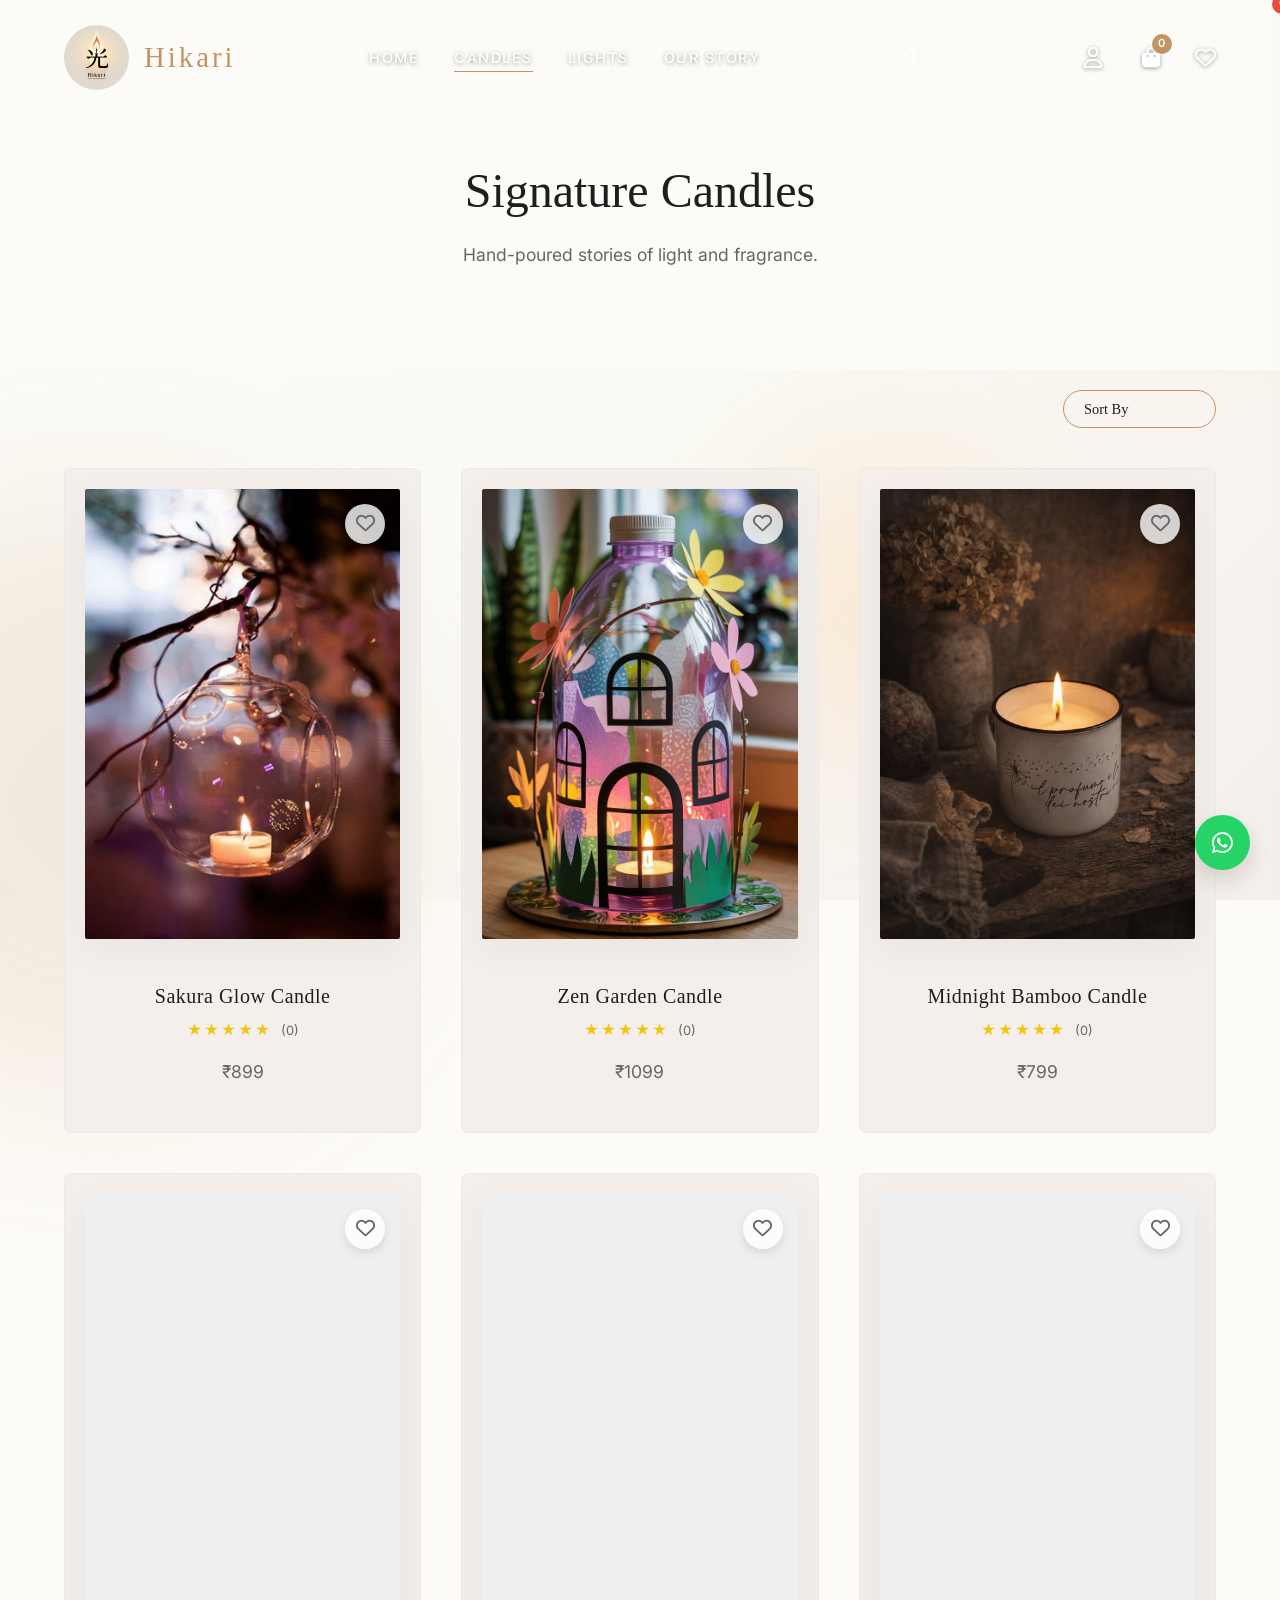
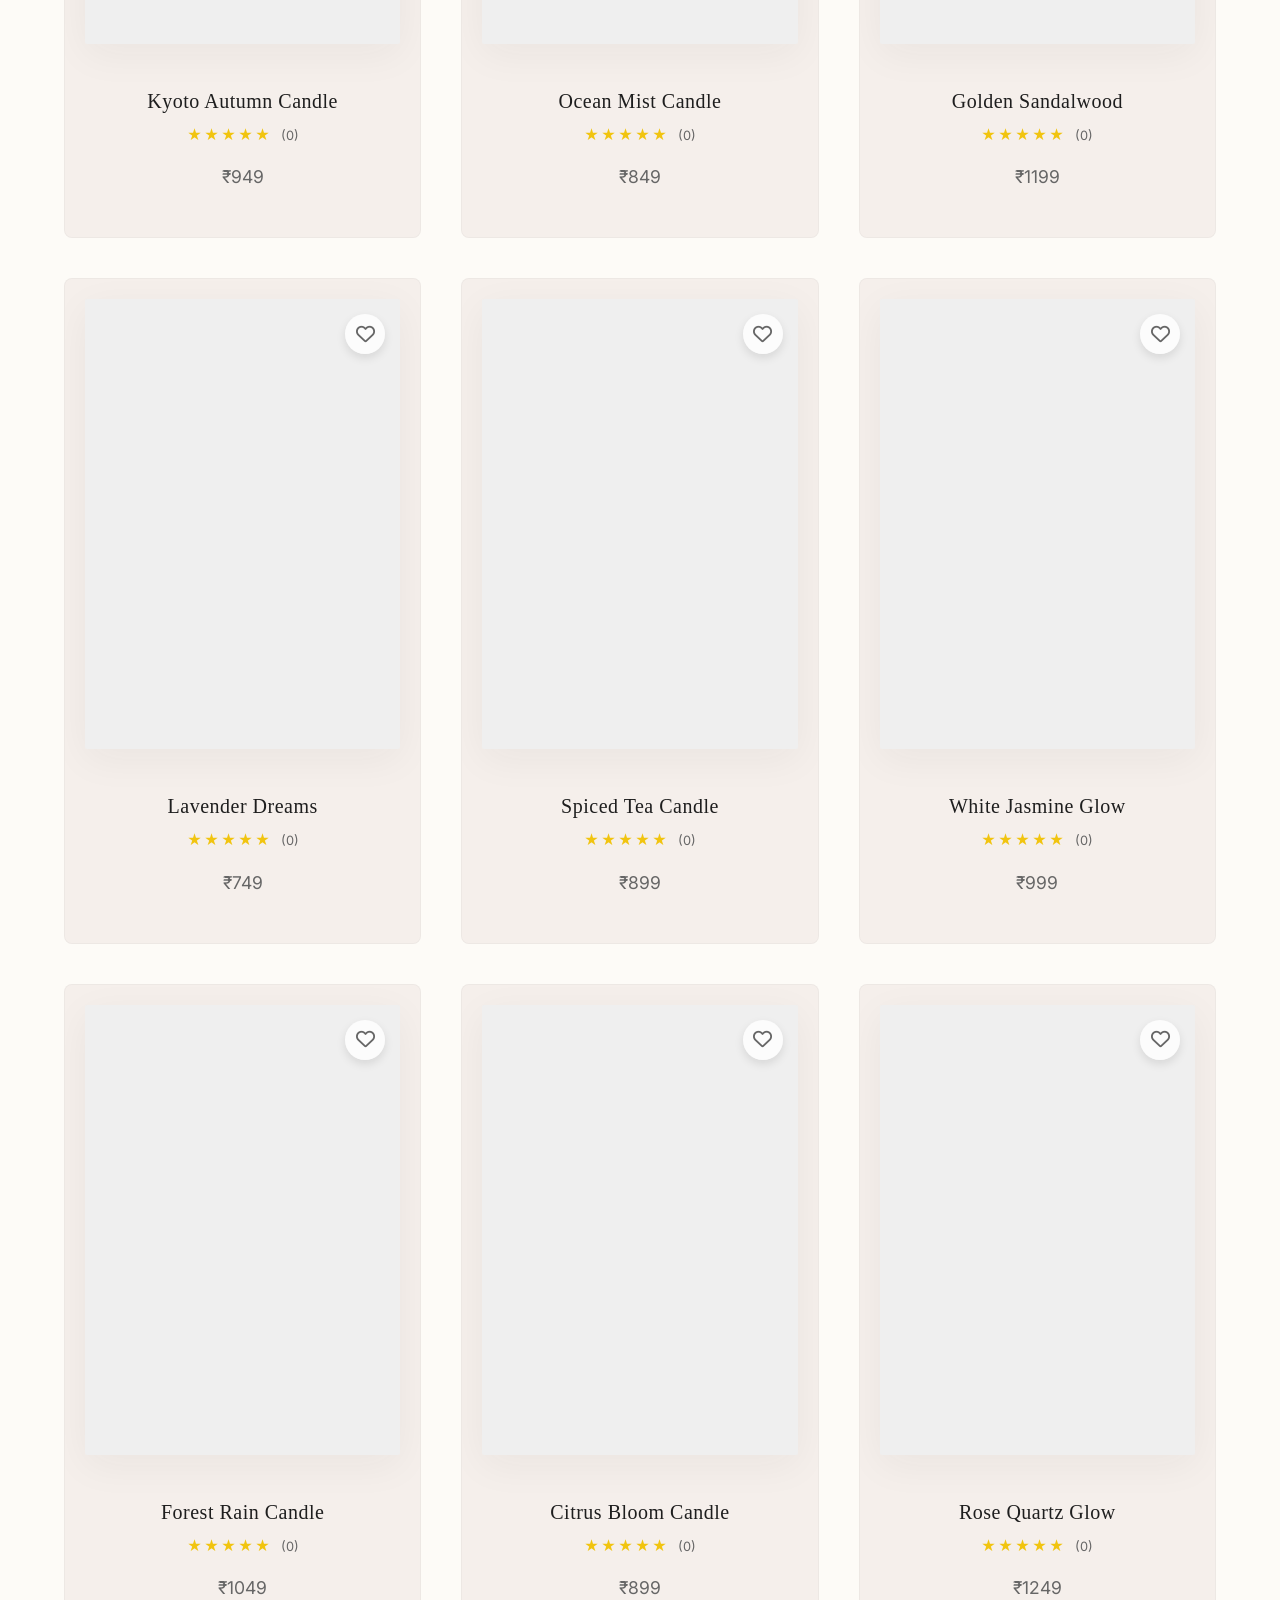
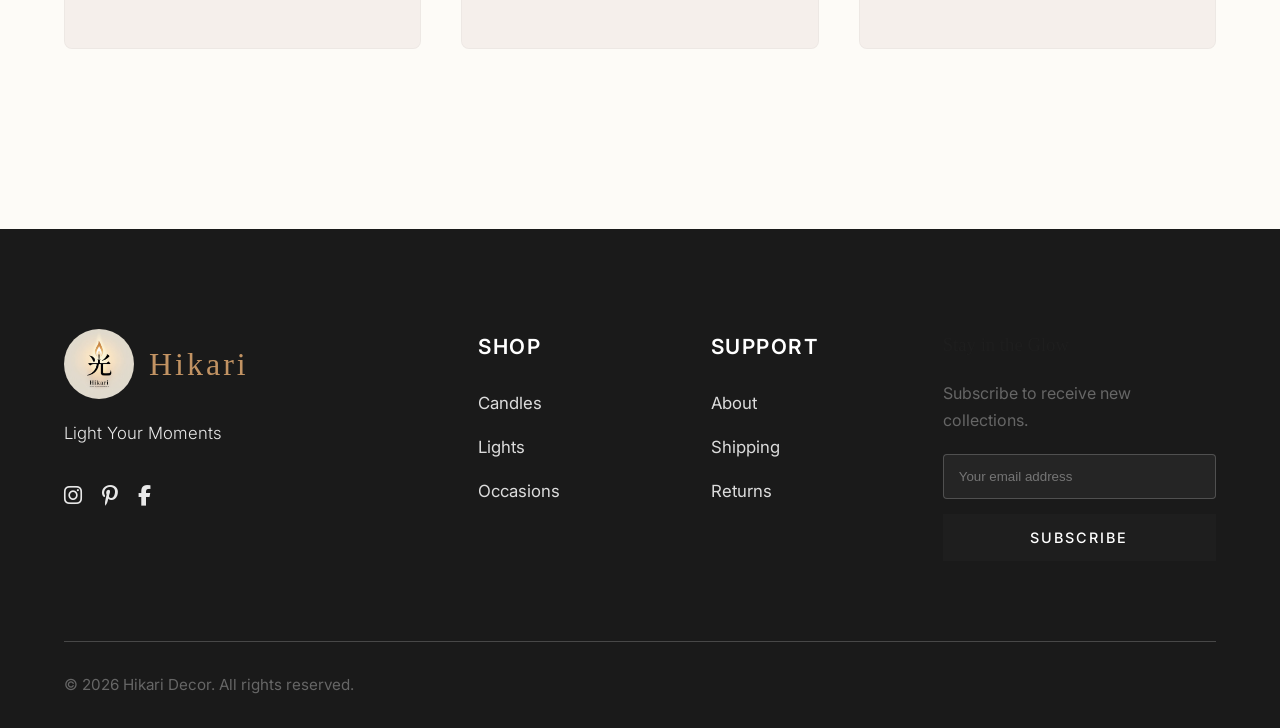
==== candles.html @ 7cdcd820 "db connection process is going..." ====
<!DOCTYPE html>
<html lang="en">
<head>
    <meta charset="UTF-8">
    <meta name="viewport" content="width=device-width, initial-scale=1.0">
    <title>Signature Candles | Hikari – Light Your Moments</title>
    <!-- Fonts -->
    <link rel="preconnect" href="https://fonts.googleapis.com">
    <link rel="preconnect" href="https://fonts.gstatic.com" crossorigin>
    <link href="https://fonts.googleapis.com/css2?family=Cinzel:wght@400;500;600;700&family=Inter:wght@300;400;500;600&display=swap" rel="stylesheet">
    <!-- Icons -->
    <link rel="icon" href="images/logo.jpeg">
    <link rel="stylesheet" href="https://cdnjs.cloudflare.com/ajax/libs/font-awesome/6.4.0/css/all.min.css">
    <!-- Styles -->
    <link rel="stylesheet" href="styles.css">
</head>

<body class="luxury-theme">

    <!-- Mini Cart Sidebar -->
    <div class="cart-overlay" id="cartOverlay"></div>
    <div class="cart-sidebar" id="cartSidebar">
        <div class="cart-header">
            <h3>Your Cart</h3>
            <button class="close-cart" id="closeCart" aria-label="Close Cart">
                <i class="fas fa-times"></i>
            </button>
        </div>
        <div class="cart-items" id="cartItemsContainer">
            <!-- Dynamically populated -->
        </div>
        <div class="cart-footer">
            <div class="cart-total">
                <span>Subtotal</span>
                <span>₹0</span>
            </div>
            <button class="btn btn-outline btn-full" id="continueShopping">Continue Shopping</button>
            <button class="btn btn-primary btn-full checkout-btn">Checkout</button>
        </div>
    </div>

    <!-- Background Effects -->
    <div class="bg-effects">
        <div class="glow-orb orb-1"></div>
        <div class="glow-orb orb-2"></div>
        <div class="glow-orb orb-3"></div>
        <div id="particles-container"></div>
    </div>

    <!-- Sticky Navigation -->
    <nav class="navbar glass-nav scrolled" id="navbar">
        <div class="container nav-content">
            <a href="index.html" class="logo" id="navLogo"
                style="display: flex; align-items: center; gap: 15px; text-decoration: none; position: relative;">
                <img src="images/logo.jpeg" alt="Hikari Logo" class="nav-logo-img">
                <span class="brand-name title-glow"
                    style="font-family: var(--font-serif); font-size: 1.8rem; font-weight: 500; color: var(--gold-highlight); letter-spacing: 3px; position: relative; z-index: 2;">Hikari</span>
            </a>
            <ul class="nav-links">
                <li><a href="index.html">Home</a></li>
                <li><a href="candles.html" class="active">Candles</a></li>
                <li><a href="lights.html">Lights</a></li>
                <li><a href="index.html#about">Our Story</a></li>
            </ul>
            <div class="nav-icons">
                <div class="search-container" style="display: inline-block; position: relative;">
                    <input type="text" id="searchInput" class="search-input" placeholder="Search..." autocomplete="off">
                    <i class="fas fa-search search-icon"></i>
                </div>
                <div class="user-menu-container" style="display: inline-block; position: relative; margin-left:15px; margin-right: 15px;">
                    <a href="#" aria-label="Account" class="user-icon" id="userIcon">
                        <i class="far fa-user"></i>
                    </a>
                    <div class="user-dropdown" id="userDropdown">
                        <ul id="loggedOutMenu">
                            <li><a href="#" id="openLogin">Login</a></li>
                            <li><a href="#" id="openRegister">Register</a></li>
                        </ul>
                        <ul id="loggedInMenu" style="display: none;">
                            <li><span id="userNameDisplay" class="dropdown-header"></span></li>
                            <li><a href="#" id="openOrders">My Orders</a></li>
                            <li id="adminLinkContainer" style="display:none;"><a href="#" id="openAdmin">Admin Panel</a></li>
                            <li><a href="#" id="logoutBtn" style="color:#d9534f;">Logout</a></li>
                        </ul>
                    </div>
                </div>
                <a href="#" aria-label="Cart" class="cart-icon" id="cartOpenBtn">
                    <i class="fas fa-shopping-bag"></i>
                    <span class="cart-count" id="cartBadge">0</span>
                </a>
                <a href="#" aria-label="Wishlist" class="wishlist-nav-icon" id="wishlistOpenBtn" style="margin-left: 10px; font-size: 1.3rem;">
                    <i class="far fa-heart"></i>
                    <span class="cart-count" id="wishlistBadge" style="background:#e74c3c;">0</span>
                </a>
                <button class="mobile-menu-btn" aria-label="Toggle Menu">
                    <i class="fas fa-bars"></i>
                </button>
            </div>
        </div>
    </nav>

    <!-- Header Section -->
    <header class="section-padding" style="padding-top: 150px; text-align: center; background: var(--bg-cream);">
        <div class="container fade-in-up">
            <h1 class="section-title">Signature Candles</h1>
            <p class="section-desc">Hand-poured stories of light and fragrance.</p>
        </div>
    </header>

    <!-- Category Filter Controls -->
    <div class="container" style="padding: 20px 0;">
        <div style="display: flex; justify-content: flex-end;">
            <select class="product-filter" data-target="candles-grid" style="padding: 10px 20px; border: 1px solid var(--gold-highlight); background: transparent; font-family: var(--font-serif); color: var(--text-dark); outline: none;">
                <option value="default">Sort By</option>
                <option value="price-low">Price: Low to High</option>
                <option value="price-high">Price: High to Low</option>
            </select>
        </div>
    </div>

    <!-- Product Grid -->
    <section class="products section-padding" style="padding-top: 20px;">
        <div class="container">
            <div class="product-grid columns-3" id="candles-grid">
                <!-- Dynamically loaded -->
            </div>
        </div>
    </section>

    <!-- Same Footer as Index -->
    <footer id="contact" class="footer luxury-footer" style="position: relative; overflow: hidden;">
        <div class="container footer-grid" style="position: relative; z-index: 1;">
            <div class="footer-brand">
                <a href="index.html" class="logo"
                    style="display: flex; align-items: center; gap: 15px; margin-bottom: 20px; text-decoration: none;">
                    <img src="images/logo.jpeg" alt="Hikari Logo" class="footer-logo-img" style="margin-bottom: 0;">
                    <span class="brand-name"
                        style="font-family: var(--font-serif); font-size: 2rem; font-weight: 500; color: var(--gold-highlight); letter-spacing: 3px;">
                        Hikari</span>
                </a>
                <p>Light Your Moments</p>
                <div class="social-links" style="margin-top: 25px;">
                    <a href="#" aria-label="Instagram"><i class="fab fa-instagram"></i></a>
                    <a href="#" aria-label="Pinterest"><i class="fab fa-pinterest-p"></i></a>
                    <a href="#" aria-label="Facebook"><i class="fab fa-facebook-f"></i></a>
                </div>
            </div>
            <div class="footer-links">
                <h3>Shop</h3>
                <ul>
                    <li><a href="candles.html">Candles</a></li>
                    <li><a href="lights.html">Lights</a></li>
                    <li><a href="index.html#occasions">Occasions</a></li>
                </ul>
            </div>
            <div class="footer-links">
                <h3>Support</h3>
                <ul>
                    <li><a href="index.html#about">About</a></li>
                    <li><a href="#">Shipping</a></li>
                    <li><a href="#">Returns</a></li>
                </ul>
            </div>
            <div class="footer-newsletter">
                <h3>Stay in the Glow</h3>
                <p>Subscribe to receive new collections.</p>
                <form class="newsletter-form" style="display: flex; flex-direction: column; gap: 15px; margin-top: 20px;">
                    <input type="email" placeholder="Your email address" style="padding: 14px 15px; border: 1px solid rgba(255,255,255,0.2); background: rgba(255,255,255,0.05); color: white; border-radius: 4px; outline: none;">
                    <button type="submit" class="btn btn-primary">Subscribe</button>
                </form>
            </div>
        </div>
        <div class="footer-bottom container">
            <p>&copy; 2026 Hikari Decor. All rights reserved.</p>
        </div>
    </footer>

    <!-- All Modals from Index -->
    <div class="modal-overlay" id="loginModal">
        <div class="modal-content luxury-card">
            <button class="close-modal"><i class="fas fa-times"></i></button>
            <h3 class="section-title text-center" style="font-size: 2rem;">Welcome Back</h3>
            <form id="loginForm" class="auth-form">
                <input type="email" id="loginEmail" placeholder="Email Address" required>
                <input type="password" id="loginPassword" placeholder="Password" required>
                <p id="loginError" class="error-msg"></p>
                <button type="submit" class="btn btn-primary btn-full" style="margin-top:10px;">Login</button>
                <p class="text-center" style="margin-top: 15px;">Don't have an account? <a href="#" id="switchToRegister" style="color: var(--gold-highlight);">Register</a></p>
            </form>
        </div>
    </div>
    <div class="modal-overlay" id="registerModal">
        <div class="modal-content luxury-card">
            <button class="close-modal"><i class="fas fa-times"></i></button>
            <h3 class="section-title text-center" style="font-size: 2rem;">Create Account</h3>
            <form id="registerForm" class="auth-form">
                <input type="text" id="regName" placeholder="Full Name" required>
                <input type="email" id="regEmail" placeholder="Email Address" required>
                <input type="tel" id="regPhone" placeholder="Phone Number" required>
                <textarea id="regAddress" placeholder="Delivery Address" required rows="2"></textarea>
                <input type="password" id="regPassword" placeholder="Password" required>
                <p id="regError" class="error-msg"></p>
                <button type="submit" class="btn btn-primary btn-full" style="margin-top:10px;">Register</button>
                <p class="text-center" style="margin-top: 15px;">Already have an account? <a href="#" id="switchToLogin" style="color: var(--gold-highlight);">Login</a></p>
            </form>
        </div>
    </div>
    <div class="modal-overlay" id="checkoutModal">
        <div class="modal-content luxury-card" style="max-width: 600px;">
            <button class="close-modal"><i class="fas fa-times"></i></button>
            <h3 class="section-title text-center" style="font-size: 2rem;">Checkout</h3>
            <div class="checkout-split">
                <div class="checkout-form-area">
                    <form id="checkoutForm" class="auth-form">
                        <input type="text" id="chkName" placeholder="Full Name" required>
                        <input type="tel" id="chkPhone" placeholder="Phone Number" required>
                        <textarea id="chkAddress" placeholder="Delivery Address" required rows="3"></textarea>
                        <button type="submit" class="btn btn-primary btn-full" style="margin-top:10px;">Place Order</button>
                    </form>
                </div>
                <div class="checkout-summary-area" id="checkoutSummaryArea"></div>
            </div>
        </div>
    </div>
    <div class="modal-overlay" id="adminModal">
        <div class="modal-content luxury-card" style="max-width: 800px; max-height: 80vh; overflow-y: auto;">
            <button class="close-modal"><i class="fas fa-times"></i></button>
            <h3 class="section-title text-center" style="font-size: 2rem;">Admin Dashboard</h3>
            <div class="admin-tabs">
                <button class="admin-tab active" data-tab="users">Users (<span id="adminUserCount">0</span>)</button>
                <button class="admin-tab" data-tab="orders">Orders</button>
                <button class="admin-tab" data-tab="products">Products</button>
            </div>
            <div class="admin-tab-content active" id="adminUsers"></div>
            <div class="admin-tab-content" id="adminOrders"></div>
            <div class="admin-tab-content" id="adminProducts">
                <form id="adminAddProductForm" class="auth-form" style="margin-bottom: 20px; padding-bottom: 20px; border-bottom: 1px solid rgba(0,0,0,0.1);">
                    <h4 style="margin-bottom: 10px;">Add New Product</h4>
                    <input type="text" id="addProductName" placeholder="Product Name" required>
                    <input type="number" id="addProductPrice" placeholder="Price (₹)" required>
                    <select id="addProductCategory" style="padding: 12px 15px; border: 1px solid rgba(0,0,0,0.1); background: rgba(255,255,255,0.7); outline:none; border-radius:4px; width:100%; font-family:var(--font-sans);" required>
                        <option value="candles">Candles</option>
                        <option value="lights">Lights</option>
                    </select>
                    <input type="text" id="addProductImage" placeholder="Image URL" required>
                    <button type="submit" class="btn btn-primary" style="margin-top:10px;">Add Product</button>
                </form>
                <div id="adminProductsList"></div>
            </div>
        </div>
    </div>
    <div class="modal-overlay" id="ordersModal">
        <div class="modal-content luxury-card" style="max-width: 600px; max-height: 80vh; overflow-y: auto;">
            <button class="close-modal"><i class="fas fa-times"></i></button>
            <h3 class="section-title text-center" style="font-size: 2rem;">My Orders</h3>
            <div id="userOrdersList"></div>
        </div>
    </div>
    <div class="modal-overlay" id="quickViewModal">
        <div class="modal-content luxury-card" style="max-width: 800px; padding: 0; overflow: hidden;">
            <button class="close-modal" style="z-index: 10; background: rgba(255,255,255,0.7); border-radius: 50%; width: 35px; height: 35px; display: flex; align-items: center; justify-content: center;"><i class="fas fa-times"></i></button>
            <div class="quick-view-split" style="display: grid; grid-template-columns: 1fr 1fr;">
                <div class="qv-img-side" style="height: 100%; min-height: 400px; background-size: cover; background-position: center;" id="qvImage"></div>
                <div class="qv-content-side" style="padding: 40px; display: flex; flex-direction: column; justify-content: center;">
                    <h3 class="section-title" id="qvName" style="font-size: 2rem; margin-bottom: 5px;">Product</h3>
                    <div class="product-rating" id="qvRating" style="margin-bottom: 15px;">
                        <span class="stars">★★★★★</span> <span class="rating-count">(0)</span>
                    </div>
                    <p class="product-price" id="qvPrice" style="font-size: 1.4rem; color: var(--gold-highlight); margin-bottom: 20px;">₹0</p>
                    <p id="qvDesc" style="color: var(--text-muted); line-height: 1.6; margin-bottom: 30px;">Description.</p>
                    <button class="btn btn-primary btn-full" id="qvAddToCartBtn">Add to Cart</button>
                </div>
            </div>
        </div>
    </div>
    <div class="modal-overlay" id="wishlistModal">
        <div class="modal-content luxury-card" style="max-width: 600px; max-height: 80vh; overflow-y: auto;">
            <button class="close-modal"><i class="fas fa-times"></i></button>
            <h3 class="section-title text-center" style="font-size: 2rem;">My Wishlist</h3>
            <div id="wishlistContainer" style="margin-top: 20px;"></div>
        </div>
    </div>

    <!-- Floating Widgets -->
    <div class="floating-widgets">
        <button class="floating-btn back-to-top" id="backToTop" aria-label="Back to Top">
            <i class="fas fa-chevron-up"></i>
        </button>
        <a href="https://wa.me/919999999999?text=Hello%20I%20am%20interested%20in%20Hikari%20candles" class="floating-btn whatsapp-btn" aria-label="Chat to Order"
            title="Chat to Order" target="_blank">
            <i class="fab fa-whatsapp"></i>
            <span class="tooltip">Chat to Order</span>
        </a>
    </div>

    <script src="script.js"></script>
</body>
</html>
---- styles.css ----
/* =========================================
   VARIABLES & TOKENS (LUXURY THEME)
   ========================================= */
:root {
    /* Color Theme */
    --bg-cream: #FDFBF7;
    --bg-cream-darker: #F5EFEB;
    --candle-glow: #FFA040;
    --glow-light: rgba(255, 160, 64, 0.3);
    --gold-highlight: #C29363;
    --text-dark: #1E1E1E; /* Charcoal */
    --text-muted: #666666;
    --white: #FFFFFF;

    /* Typography */
    --font-serif: 'Playfair Display', serif;
    --font-sans: 'Inter', sans-serif;

    /* Spacing & Layout */
    --section-padding: 100px 0;
    --container-width: 1280px;
    --border-radius: 6px;
    --transition: 0.4s cubic-bezier(0.25, 0.46, 0.45, 0.94);
    
    /* Box Shadows */
    --shadow-soft: 0 10px 40px rgba(30, 30, 30, 0.05);
    --shadow-hover: 0 20px 50px rgba(30, 30, 30, 0.1);
    --shadow-glow: 0 15px 35px var(--glow-light);
}

/* =========================================
   RESET & BASE STYLES
   ========================================= */
* {
    margin: 0;
    padding: 0;
    box-sizing: border-box;
}

html {
    scroll-behavior: smooth;
}

body.luxury-theme {
    font-family: var(--font-sans);
    color: var(--text-dark);
    background-color: var(--bg-cream);
    line-height: 1.7;
    overflow-x: hidden;
    position: relative;
}

/* Background Gradients & Effects */
.bg-effects {
    position: fixed;
    top: 0;
    left: 0;
    width: 100vw;
    height: 100vh;
    z-index: -2;
    pointer-events: none;
    background: linear-gradient(135deg, var(--bg-cream) 0%, #FAFAF5 50%, var(--bg-cream-darker) 100%);
}

#particles-container {
    position: absolute;
    top: 0;
    left: 0;
    width: 100%;
    height: 100%;
}

.particle {
    position: absolute;
    background-color: #ffb7c5; /* Soft sakura pink */
    opacity: 0;
    pointer-events: none;
    /* Create a petal shape using border-radius and box-shadow */
    border-radius: 15px 0 15px 0;
    box-shadow: inset -2px -2px 4px rgba(0,0,0,0.05);
    animation: fallSakura linear infinite;
    z-index: -1;
}

@keyframes fallSakura {
    0% {
        transform: translate3d(0, -10vh, 0) rotate(0deg);
        opacity: 0;
    }
    10% {
        opacity: 0.8;
    }
    90% {
        opacity: 0.8;
    }
    100% {
        transform: translate3d(var(--drift, 50px), 110vh, 0) rotate(var(--spin, 360deg));
        opacity: 0;
    }
}

/* =========================================
   GLITTER EFFECT
   ========================================= */
.glitter {
    position: absolute;
    width: 2px;
    height: 2px;
    background: var(--gold-highlight);
    border-radius: 50%;
    box-shadow: 0 0 4px var(--gold-highlight), 0 0 8px var(--white);
    opacity: 0;
    animation: sparkle infinite alternate ease-in-out;
    pointer-events: none;
    z-index: -1;
}

@keyframes sparkle {
    0% { transform: scale(0.5); opacity: 0; }
    50% { transform: scale(1.5); opacity: 0.8; }
    100% { transform: scale(0.5); opacity: 0; }
}

/* =========================================
   LOGO INTERACTIONS
   ========================================= */
.logo {
    position: relative;
    text-decoration: none;
}

.logo::before {
    content: '';
    position: absolute;
    top: 50%;
    left: 50%;
    width: 0;
    height: 0;
    background: radial-gradient(circle, rgba(200, 162, 122, 0.6) 0%, rgba(200, 162, 122, 0) 70%);
    border-radius: 50%;
    transform: translate(-50%, -50%);
    z-index: 1;
    opacity: 0;
    transition: width 0.4s ease, height 0.4s ease, opacity 0.4s ease;
    pointer-events: none;
}

.logo img {
    border-radius: 50%;
    position: relative;
    z-index: 2;
}

.logo img:hover {
    transform: scale(1.05);
}

.logo img:hover::before {
    width: 300px;
    height: 300px;
    opacity: 1;
}

.logo.ripple::after {
    content: '';
    position: absolute;
    top: 50%;
    left: 25px; /* Adjusting to center of image, not the whole flex container */
    width: 60px;
    height: 60px;
    background: transparent;
    border: 2px solid var(--gold-highlight);
    border-radius: 50%;
    transform: translate(-50%, -50%) scale(1);
    opacity: 1;
    animation: clickRipple 0.6s ease-out forwards;
    pointer-events: none;
}

@keyframes clickRipple {
    0% { transform: translate(-50%, -50%) scale(1); opacity: 0.8; }
    100% { transform: translate(-50%, -50%) scale(2.5); opacity: 0; }
}

/* =========================================
   BRAND NAME SHIMMER EFFECT
   ========================================= */
.brand-name {
    display: inline-block;
    cursor: pointer;
    transition: transform 0.3s ease, text-shadow 0.3s ease;
}

.brand-name:hover {
    transform: scale(1.05);
    text-shadow: 0 0 20px rgba(200, 162, 122, 0.8), 0 0 40px rgba(200, 162, 122, 0.4);
    /* Animated Gold Shimmer */
    background: linear-gradient(
        -45deg,
        var(--gold-highlight) 40%,
        #FFE5B4 50%,
        var(--gold-highlight) 60%
    );
    background-size: 200% auto;
    color: transparent;
    -webkit-background-clip: text;
    background-clip: text;
    animation: goldShimmer 2s linear infinite;
}

@keyframes goldShimmer {
    to {
        background-position: 200% center;
    }
}

.glow-orb {
    position: absolute;
    border-radius: 50%;
    filter: blur(80px);
    opacity: 0.15;
    z-index: -1;
}

.orb-1 {
    width: 400px;
    height: 400px;
    background: var(--candle-glow);
    top: -100px;
    right: -100px;
}

.orb-2 {
    width: 600px;
    height: 600px;
    background: var(--gold-highlight);
    bottom: -200px;
    left: -200px;
}

.orb-3 {
    width: 300px;
    height: 300px;
    background: var(--candle-glow);
    top: 50%;
    right: 20%;
}

.alt-bg-gradient {
    background: linear-gradient(to bottom, transparent, rgba(245, 239, 235, 0.6), transparent);
}

h1, h2, h3, h4, h5, h6 {
    font-family: var(--font-serif);
    font-weight: 400;
    color: var(--text-dark);
    margin-bottom: 1.2rem;
}

.section-title {
    font-size: 3rem;
    margin-bottom: 0.5rem;
    color: var(--text-dark);
}

.section-desc {
    font-size: 1.1rem;
    color: var(--text-muted);
    max-width: 600px;
    margin: 0 auto;
}

.block-header {
    margin-bottom: 4rem;
}

p {
    margin-bottom: 1.2rem;
    color: var(--text-muted);
}

a {
    text-decoration: none;
    color: inherit;
    transition: var(--transition);
}

ul {
    list-style: none;
}

img {
    max-width: 100%;
    height: auto;
    display: block;
}

.container {
    width: 90%;
    max-width: var(--container-width);
    margin: 0 auto;
}

.section-padding {
    padding: var(--section-padding);
}

.text-center {
    text-align: center;
}

/* =========================================
   BUTTONS
   ========================================= */
.btn {
    display: inline-block;
    padding: 14px 34px;
    font-family: var(--font-sans);
    font-size: 0.9rem;
    font-weight: 500;
    text-transform: uppercase;
    letter-spacing: 2px;
    border-radius: 0;
    cursor: pointer;
    transition: var(--transition);
    border: 1px solid transparent;
}

.btn-primary {
    background-color: var(--text-dark);
    color: var(--white);
}

.btn-primary:hover, .btn-primary.btn-glow:hover {
    background-color: var(--gold-highlight);
    color: var(--white);
    box-shadow: 0 0 15px rgba(200, 162, 122, 0.6);
    transform: translateY(-2px);
}

.btn-outline {
    background-color: transparent;
    border-color: var(--text-dark);
    color: var(--text-dark);
}

.btn-outline:hover {
    background-color: var(--text-dark);
    color: var(--white);
}

.btn-glass {
    border-color: rgba(255, 255, 255, 0.6);
    color: var(--white);
    background-color: rgba(255, 255, 255, 0.1);
    backdrop-filter: blur(5px);
}

.btn-glass:hover {
    background-color: var(--white);
    color: var(--text-dark);
    border-color: var(--white);
}

.btn-full {
    width: 100%;
}

/* =========================================
   NAVIGATION (GLASSMORPHISM)
   ========================================= */
.navbar {
    position: fixed;
    top: 0;
    left: 0;
    width: 100%;
    z-index: 9999;
    background-color: transparent;
    transition: all 0.5s ease;
    padding: 25px 0;
}

.navbar.scrolled {
    background-color: rgba(253, 251, 247, 0.85); /* semi-transparent cream */
    backdrop-filter: blur(12px);
    -webkit-backdrop-filter: blur(12px);
    padding: 15px 0;
    box-shadow: 0 4px 30px rgba(0, 0, 0, 0.05); /* Soft shadow */
    border-bottom: 1px solid rgba(255, 255, 255, 0.3); /* Slight border for glass effect */
}

/* Ensuring text is readable against hero but also light bg when scrolled */
.navbar .nav-links a, .navbar .nav-icons a {
    color: var(--white); /* Default to white for the dark hero */
    text-shadow: 0 1px 4px rgba(0,0,0,0.4); /* Help readability on hero */
}

.navbar.scrolled .nav-links a, .navbar.scrolled .nav-icons a {
    color: var(--text-dark); /* Switch to dark when scrolled */
    text-shadow: none;
}

.nav-content {
    display: flex;
    justify-content: space-between;
    align-items: center;
}

.logo {
    display: flex;
    align-items: center;
}

.nav-logo-img {
    height: 65px; /* Larger logo per requirements */
    mix-blend-mode: multiply; /* Removes white square background */
    transition: var(--transition);
}

/* Add a subtle highlight to logo so it reads on dark backgrounds if black */
.navbar:not(.scrolled) .nav-logo-img {
   filter: drop-shadow(0px 0px 4px rgba(255,255,255,0.8));
   mix-blend-mode: screen; /* Inverts for dark hero background */
}

.navbar.scrolled .nav-logo-img {
    height: 55px; /* shrink slightly on scroll */
    mix-blend-mode: multiply; /* Standard blend on light nav */
    filter: none;
}


.nav-links {
    display: flex;
    gap: 35px;
}

.nav-links a {
    font-size: 0.9rem;
    font-weight: 500;
    text-transform: uppercase;
    letter-spacing: 1.5px;
    position: relative;
}

.nav-links a::after {
    content: '';
    position: absolute;
    bottom: -6px;
    left: 0;
    width: 0;
    height: 1px;
    background-color: var(--gold-highlight);
    transition: var(--transition);
}

.nav-links a:hover::after, .nav-links a.active::after {
    width: 100%;
}

.nav-links a:hover {
    color: var(--gold-highlight);
    text-shadow: 0 0 10px rgba(200, 162, 122, 0.4);
}

.nav-icons {
    display: flex;
    align-items: center;
    gap: 25px;
}

.nav-icons a {
    font-size: 1.3rem;
}

.nav-icons a:hover {
    color: var(--gold-highlight);
    text-shadow: 0 0 10px rgba(200, 162, 122, 0.4);
}

.cart-icon {
    position: relative;
}

.cart-count {
    position: absolute;
    top: -6px;
    right: -12px;
    background-color: var(--gold-highlight);
    color: var(--white);
    font-size: 0.7rem;
    font-family: var(--font-sans);
    font-weight: 600;
    width: 20px;
    height: 20px;
    border-radius: 50%;
    display: flex;
    align-items: center;
    justify-content: center;
    text-shadow: none;
}

.mobile-menu-btn {
    display: none;
    background: none;
    border: none;
    font-size: 1.5rem;
    cursor: pointer;
    color: inherit;
}

/* =========================================
   HERO SECTION
   ========================================= */
.hero {
    min-height: 100vh;
    height: auto;
    position: relative;
    display: flex;
    align-items: center;
    overflow: hidden;
    z-index: 1;
}

.hero-bg {
    position: absolute;
    top: 0;
    left: 0;
    width: 100%;
    height: 100%;
    background-image: url('images/hero.jpg');
    background-size: cover;
    background-position: center;
    z-index: -1;
    transform: scale(1.03); /* for slow animation */
    animation: luxuryZoom 25s infinite alternate ease-in-out;
}

/* Subtle dark gradient overlay so text is readable */
.hero-bg::after {
    content: '';
    position: absolute;
    top: 0;
    left: 0;
    width: 100%;
    height: 100%;
    background: linear-gradient(to right, rgba(20,20,20,0.7) 0%, rgba(20,20,20,0.3) 100%);
}

@keyframes luxuryZoom {
    0% { transform: scale(1) translate(0, 0); }
    100% { transform: scale(1.1) translate(-1%, 1%); }
}

.hero-content {
    color: var(--white);
    max-width: 700px;
    padding-top: 120px; /* Increased padding to prevent navbar overlap */
    position: relative;
    z-index: 10;
}

.hero-title {
    color: var(--white);
    font-size: 4.8rem;
    line-height: 1.1;
    margin-bottom: 25px;
    text-shadow: 0 4px 30px rgba(0,0,0,0.4);
}

/* Candle glow light around hero text */
.glow-text {
    animation: textGlow 4s infinite alternate ease-in-out;
}

@keyframes textGlow {
    0% { text-shadow: 0 4px 20px rgba(255, 160, 64, 0.2); }
    100% { text-shadow: 0 4px 40px rgba(255, 160, 64, 0.6); }
}

.hero-subtitle {
    color: rgba(255,255,255,0.9);
    font-size: 1.3rem;
    margin-bottom: 40px;
    font-weight: 300;
    max-width: 600px;
    letter-spacing: 0.5px;
    text-shadow: 0 2px 10px rgba(0,0,0,0.5);
}

.hero-actions {
    display: flex;
    gap: 20px;
}

/* =========================================
   PRODUCTS (CANDLES & LIGHTS) 3-COL GRID
   ========================================= */
.columns-3 {
    display: grid;
    grid-template-columns: repeat(3, 1fr);
    gap: 40px;
}

.luxury-card {
    background-color: transparent;
    transition: var(--transition);
    cursor: pointer;
}

.product-img-wrap {
    position: relative;
    height: 450px; /* Large product images */
    overflow: hidden;
    margin-bottom: 25px;
    background-color: #EFEFEF;
    box-shadow: var(--shadow-soft);
    border-radius: 2px;
}

.product-img {
    width: 100%;
    height: 100%;
    object-fit: cover;
    transition: transform 1.2s cubic-bezier(0.25, 0.46, 0.45, 0.94);
}

/* Slight zoom animation & soft shadow on hover */
.luxury-card:hover .product-img {
    transform: scale(1.08);
}

.luxury-card:hover .product-img-wrap {
    box-shadow: var(--shadow-hover);
}

.product-info {
    text-align: center;
}

.product-name {
    font-size: 1.4rem;
    margin-bottom: 10px;
    letter-spacing: 0.5px;
}

.product-price {
    font-weight: 400;
    color: var(--text-muted);
    margin-bottom: 25px;
    font-size: 1.1rem;
    font-family: var(--font-sans);
}

.product-card {
    position: relative;
    overflow: hidden;
}

.add-to-cart {
    position: absolute;
    bottom: -60px;
    left: 50%;
    transform: translateX(-50%);
    width: 80%;
    opacity: 0;
    transition: all 0.4s cubic-bezier(0.175, 0.885, 0.32, 1.275);
    background: rgba(255, 255, 255, 0.95);
    color: var(--text-dark);
    box-shadow: 0 10px 20px rgba(0,0,0,0.1);
    backdrop-filter: blur(5px);
    z-index: 10;
}

.luxury-card:hover .add-to-cart {
    opacity: 1;
    bottom: 20px;
}

/* =========================================
   OCCASIONS SECTION (4-CARD GRID)
   ========================================= */
.occasion-grid-4 {
    display: grid;
    grid-template-columns: repeat(2, 1fr);
    gap: 30px;
}

.occasion-card {
    position: relative;
    height: 380px;
    overflow: hidden;
    cursor: pointer;
}

.occasion-img {
    position: absolute;
    top: 0;
    left: 0;
    width: 100%;
    height: 100%;
    object-fit: contain; /* Shows the full image without cropping */
    background-color: #111; /* Add a dark background to fill empty space if images are non-standard ratios */
    transition: transform 1.5s ease;
}

.occasion-overlay {
    position: absolute;
    inset: 0;
    background: linear-gradient(to top, rgba(0,0,0,0.6) 0%, rgba(0,0,0,0.1) 50%, rgba(0,0,0,0) 100%);
    display: flex;
    align-items: flex-end;
    padding: 40px;
}

.occasion-card h4 {
    color: var(--white);
    font-size: 2rem;
    margin: 0;
    transform: translateY(10px);
    transition: var(--transition);
}

.occasion-card:hover .occasion-img {
    transform: scale(1.05);
}

.occasion-card:hover h4 {
    transform: translateY(0);
}

/* =========================================
   ABOUT SECTION
   ========================================= */
.about-grid {
    display: grid;
    grid-template-columns: 1fr 1fr;
    gap: 80px;
    align-items: center;
    position: relative;
    z-index: 5;
}

.about-img {
    position: relative;
    border-radius: 4px;
    overflow: hidden;
    box-shadow: var(--shadow-hover);
    height: 100%;
    min-height: 600px;
}

.about-img img {
    position: absolute;
    top: 0;
    left: 0;
    width: 100%;
    height: 100%;
    object-fit: cover;
}

.about-content {
    padding-right: 40px;
    display: flex;
    flex-direction: column;
    justify-content: center;
    position: relative;
    z-index: 6;
}

.about-content .section-title {
    margin-bottom: 2rem;
    font-size: 3.2rem;
    color: var(--text-dark);
}

.about-content p {
    font-size: 1.1rem;
    margin-bottom: 1.8rem;
    font-family: var(--font-sans);
    font-weight: 300;
    line-height: 1.9;
    color: var(--text-dark);
}

.kanji-highlight {
    font-size: 2.5rem;
    color: var(--gold-highlight);
    font-family: "Yu Mincho", "MS Mincho", serif;
    text-shadow: 0 0 15px rgba(194, 147, 99, 0.5);
    display: inline-block;
    vertical-align: middle;
    margin-right: 12px;
    line-height: 1;
}

.about-quote {
    font-family: var(--font-serif);
    font-size: 1.6rem;
    font-style: italic;
    color: var(--gold-highlight);
    margin-top: 1.5rem;
    padding-left: 25px;
    border-left: 2px solid rgba(194, 147, 99, 0.4);
    text-shadow: 0 0 20px rgba(194, 147, 99, 0.4);
    line-height: 1.5;
}

/* =========================================
   FOOTER (INFORMATIVE)
   ========================================= */
.luxury-footer {
    background-color: #1A1A1A; /* Very dark background for informative footer */
    color: rgba(255, 255, 255, 0.7);
    padding-top: 100px;
    margin-top: 80px;
}

.footer-grid {
    display: grid;
    grid-template-columns: 2fr 1fr 1fr 1.5fr;
    gap: 50px;
    margin-bottom: 80px;
    position: relative;
    z-index: 10;
}

.footer-logo-img {
    height: 70px;
    margin-bottom: 25px;
    border-radius: 4px;
}

.footer-brand p {
    margin-bottom: 30px;
    max-width: 320px;
    color: rgba(255, 255, 255, 0.9); /* Brighter base text */
    font-size: 1.05rem; /* Larger font */
    font-weight: 300;
}

.social-links {
    display: flex;
    gap: 20px;
}

.social-links a {
    color: rgba(255, 255, 255, 0.9);
    font-size: 1.3rem;
}

.social-links a:hover {
    color: var(--gold-highlight);
    transform: translateY(-3px);
}

.footer-links h3 {
    color: var(--white);
    font-size: 1.3rem;
    margin-bottom: 25px;
    letter-spacing: 1.5px;
    text-transform: uppercase;
    font-family: var(--font-sans);
    font-weight: 600;
}

.footer-links ul {
    display: flex;
    flex-direction: column;
    gap: 15px;
}

.footer-links a {
    color: rgba(255, 255, 255, 0.85); /* Brighter link text */
    font-size: 1.05rem;
    font-weight: 400;
}

.footer-links a:hover {
    color: var(--white);
    text-shadow: 0 0 10px rgba(255,255,255,0.4); /* Add glowing readability */
}

.contact-info li {
    display: flex;
    align-items: flex-start;
    gap: 12px;
    color: rgba(255, 255, 255, 0.9); /* Brighter info text */
    font-size: 1.05rem;
    font-weight: 400;
}

.contact-info i {
    color: var(--gold-highlight);
    margin-top: 6px;
    font-size: 1.2rem;
}

.footer-bottom {
    display: flex;
    justify-content: space-between;
    align-items: center;
    padding: 30px 0;
    border-top: 1px solid rgba(255,255,255,0.2);
    color: rgba(255,255,255,0.8); /* Brighter copyright and links */
    font-size: 0.95rem;
    font-weight: 400;
}

.footer-bottom p {
    margin: 0;
}

.footer-legal {
    display: flex;
    gap: 30px;
}

.footer-legal a:hover {
    color: var(--white);
}


/* =========================================
   ANIMATIONS & EFFECTS
   ========================================= */
.reveal {
    opacity: 0;
    transform: translateY(40px);
    transition: all 1s cubic-bezier(0.25, 0.46, 0.45, 0.94);
}

.reveal.active {
    opacity: 1;
    transform: translateY(0);
}

.fade-in-up {
    animation: fadeInUp 1.2s forwards cubic-bezier(0.25, 0.46, 0.45, 0.94);
    opacity: 0;
}

@keyframes fadeInUp {
    from {
        opacity: 0;
        transform: translateY(50px);
    }
    to {
        opacity: 1;
        transform: translateY(0);
    }
}

/* =========================================
   CART OVERLAY & SIDEBAR
   ========================================= */
.cart-overlay {
    position: fixed;
    inset: 0;
    background: rgba(0, 0, 0, 0.4);
    backdrop-filter: blur(4px);
    z-index: 99999;
    opacity: 0;
    visibility: hidden;
    transition: opacity 0.3s ease;
}

.cart-overlay.active {
    opacity: 1;
    visibility: visible;
}

.cart-sidebar {
    position: fixed;
    top: 0;
    right: -400px;
    width: 380px;
    height: 100vh;
    background: var(--white);
    box-shadow: -5px 0 25px rgba(0, 0, 0, 0.1);
    z-index: 100000;
    transition: right 0.4s cubic-bezier(0.4, 0, 0.2, 1);
    display: flex;
    flex-direction: column;
}

.cart-sidebar.active {
    right: 0;
}

.cart-header {
    padding: 25px 30px;
    border-bottom: 1px solid rgba(0,0,0,0.05);
    display: flex;
    justify-content: space-between;
    align-items: center;
}

.cart-header h3 {
    font-size: 1.5rem;
    margin: 0;
}

.close-cart {
    background: none;
    border: none;
    font-size: 1.2rem;
    cursor: pointer;
    color: var(--text-muted);
    transition: color 0.3s ease;
}

.close-cart:hover {
    color: var(--text-dark);
}

.product-card {
    background: var(--bg-cream-darker);
    border-radius: 8px;
    padding: 20px;
    display: flex;
    flex-direction: column;
    gap: 15px;
    transition: all 0.4s cubic-bezier(0.165, 0.84, 0.44, 1);
    border: 1px solid rgba(0, 0, 0, 0.03);
}

.product-card:hover {
    transform: translateY(-10px);
    box-shadow: 0 15px 30px rgba(0, 0, 0, 0.08);
    border-color: var(--gold-highlight);
}

.product-name {
    font-family: var(--font-serif);
    font-size: 1.25rem;
    margin-bottom: 5px;
    color: var(--text-dark);
    transition: color 0.3s ease;
}

.product-card:hover .product-name {
    color: var(--gold-highlight);
}

.btn-primary:hover, .btn-glow:hover {
    box-shadow: 0 0 20px rgba(200, 162, 122, 0.3);
}

.wishlist-heart-btn:hover i {
    transform: scale(1.2);
    color: #e74c3c;
}

.item-price {
    color: var(--text-muted);
}

.item-qty span {
    display: inline-block;
    padding: 5px 15px;
    background: var(--bg-color);
    border-radius: 4px;
    font-size: 0.9rem;
}

.cart-footer {
    padding: 30px;
    background: var(--bg-color);
    border-top: 1px solid rgba(0,0,0,0.05);
}

.cart-total {
    display: flex;
    justify-content: space-between;
    font-size: 1.2rem;
    font-weight: 600;
    margin-bottom: 25px;
}

.cart-footer .btn {
    margin-bottom: 10px;
}

/* =========================================
   FLOATING WIDGETS
   ========================================= */
.floating-widgets {
    position: fixed;
    bottom: 30px;
    right: 30px;
    display: flex;
    flex-direction: column;
    gap: 15px;
    z-index: 9999;
}

.floating-btn {
    width: 55px;
    height: 55px;
    border-radius: 50%;
    display: flex;
    align-items: center;
    justify-content: center;
    font-size: 1.5rem;
    color: var(--white);
    text-decoration: none;
    position: relative;
    box-shadow: 0 10px 25px rgba(0, 0, 0, 0.15);
    transition: transform 0.3s ease, box-shadow 0.3s ease;
    border: none;
    cursor: pointer;
}

.whatsapp-btn {
    background: #25D366;
    animation: glow-pulse 2s infinite ease-in-out alternate;
}

@keyframes glow-pulse {
    0% { box-shadow: 0 0 10px rgba(37, 211, 102, 0.4); }
    100% { box-shadow: 0 0 25px rgba(37, 211, 102, 0.8); }
}

.whatsapp-btn:hover {
    transform: translateY(-5px);
}

.back-to-top {
    background: var(--gold-highlight);
    color: var(--white);
    opacity: 0;
    visibility: hidden;
    transform: translateY(20px);
    transition: all 0.4s ease;
}

.back-to-top i {
    color: var(--white);
}

.back-to-top.visible {
    opacity: 1;
    visibility: visible;
    transform: translateY(0);
}

.back-to-top:hover {
    background: #b08253;
    transform: translateY(-5px);
}

.tooltip {
    position: absolute;
    right: 70px;
    background: var(--white);
    color: var(--text-dark);
    padding: 8px 15px;
    border-radius: 20px;
    font-size: 0.9rem;
    font-weight: 500;
    white-space: nowrap;
    opacity: 0;
    visibility: hidden;
    transform: translateX(10px);
    transition: all 0.3s ease;
    box-shadow: 0 5px 15px rgba(0,0,0,0.1);
}

.whatsapp-btn:hover .tooltip {
    opacity: 1;
    visibility: visible;
    transform: translateX(0);
}

/* =========================================
   RESPONSIVE DESIGN
   ========================================= */
@media (max-width: 1024px) {
    .columns-3 {
        grid-template-columns: repeat(2, 1fr);
    }
    .footer-grid {
        grid-template-columns: repeat(2, 1fr);
    }
    .hero-title {
        font-size: 4rem;
    }
    .product-img-wrap {
        height: 380px;
    }
}

@media (max-width: 768px) {
    .nav-links, .nav-icons:not(.cart-icon):not(.mobile-menu-btn) {
        display: none;
    }
    
    .nav-icons .cart-icon, .mobile-menu-btn {
        display: block;
    }
    
    .navbar .nav-icons a {
       color: inherit;
    }
    
    .hero-title {
        font-size: 3rem;
    }
    
    .hero-subtitle {
        font-size: 1.1rem;
    }
    
    .about-grid, .occasion-grid-4 {
        grid-template-columns: 1fr;
    }
    
    .about-img {
        min-height: 400px;
    }
    
    .about-content {
        padding-right: 0;
        padding-top: 10px;
    }
    
    .hero-actions {
        flex-direction: column;
    }
    
    .product-img-wrap {
        height: 400px;
    }
}

@media (max-width: 576px) {
    .columns-3 {
        grid-template-columns: 1fr;
    }
    .footer-grid {
        grid-template-columns: 1fr;
    }
    .section-padding {
        padding: 60px 0;
    }
    .hero-title {
        font-size: 2.5rem;
    }
}

/* =========================================
   E-COMMERCE FUNCTIONALITY STYLES
   ========================================= */

/* Search Bar */
.search-container {
    display: flex;
    align-items: center;
    position: relative;
}
.search-input {
    background: rgba(255, 255, 255, 0.1);
    border: 1px solid rgba(255, 255, 255, 0.3);
    border-radius: 20px;
    padding: 6px 15px 6px 30px;
    color: var(--white);
    font-family: var(--font-sans);
    font-size: 0.85rem;
    width: 150px;
    transition: all 0.3s ease;
    outline: none;
}
@media (max-width: 768px) {
    .search-input {
        width: 120px;
        padding-left: 25px;
        background: transparent;
        color: var(--text-dark);
        border-color: rgba(0,0,0,0.1);
    }
    .search-icon {
        color: var(--text-dark);
    }
    .user-menu-container .user-icon {
        color: var(--text-dark);
    }
    .search-container {
        margin: 10px 0;
    }
}
.navbar.scrolled .search-input {
    background: transparent;
    border-color: rgba(0, 0, 0, 0.1);
    color: var(--text-dark);
}
.search-input::placeholder {
    color: rgba(255, 255, 255, 0.6);
}
.navbar.scrolled .search-input::placeholder {
    color: rgba(0, 0, 0, 0.4);
}
.search-input:focus {
    width: 200px;
    border-color: var(--gold-highlight);
    background: rgba(255, 255, 255, 0.2);
}
.navbar.scrolled .search-input:focus {
    background: rgba(255, 255, 255, 0.8);
}
.search-icon {
    position: absolute;
    left: 10px;
    top: 50%;
    transform: translateY(-50%);
    font-size: 0.85rem;
    pointer-events: none;
    color: var(--white);
    transition: color 0.3s ease;
}
.navbar.scrolled .search-icon {
    color: var(--text-dark);
}

/* User Menu */
.user-menu-container {
    position: relative;
    z-index: 1000;
}
.user-dropdown {
    position: absolute;
    top: 100%;
    right: -10px;
    background: var(--bg-cream);
    border: 1px solid rgba(0,0,0,0.05);
    box-shadow: var(--shadow-hover);
    border-radius: 4px;
    width: 180px;
    display: none;
    flex-direction: column;
    padding: 10px 0;
    opacity: 0;
    transform: translateY(10px);
    transition: all 0.3s ease;
}
.user-menu-container:hover .user-dropdown,
.user-dropdown.active {
    display: flex;
    opacity: 1;
    transform: translateY(0);
}
.user-dropdown ul {
    margin: 0; padding: 0;
}
.user-dropdown li {
    list-style: none;
}
.user-dropdown a, .dropdown-header {
    display: block;
    padding: 8px 20px;
    font-size: 0.9rem;
    color: var(--text-dark);
    text-transform: none;
    letter-spacing: 0.5px;
    font-family: var(--font-sans);
}
.user-dropdown a::after {
    display: none;
}
.user-dropdown a:hover {
    background: rgba(200, 162, 122, 0.1);
    color: var(--gold-highlight);
    text-shadow: none;
}
.dropdown-header {
    font-weight: 600;
    border-bottom: 1px solid rgba(0,0,0,0.05);
    margin-bottom: 5px;
    padding-bottom: 10px;
    color: var(--gold-highlight);
}

/* Modals */
.modal-overlay {
    position: fixed;
    top: 0; left: 0; width: 100vw; height: 100vh;
    background: rgba(0, 0, 0, 0.6);
    backdrop-filter: blur(5px);
    z-index: 10000;
    display: flex;
    justify-content: center;
    align-items: center;
    opacity: 0;
    pointer-events: none;
    transition: opacity 0.3s ease;
}
.modal-overlay.active {
    opacity: 1;
    pointer-events: auto;
}
.modal-content {
    background: var(--bg-cream-darker);
    padding: 40px;
    border-radius: 8px;
    width: 90%;
    max-width: 400px;
    position: relative;
    box-shadow: 0 20px 60px rgba(0,0,0,0.2);
    transform: translateY(20px);
    transition: transform 0.3s ease;
}
@media (max-width: 576px) {
    .modal-content {
        padding: 30px 20px;
    }
}
.modal-overlay.active .modal-content {
    transform: translateY(0);
}
.close-modal {
    position: absolute;
    top: 15px; right: 15px;
    background: none; border: none;
    font-size: 1.5rem; color: var(--text-dark);
    cursor: pointer; opacity: 0.6;
    transition: opacity 0.3s ease;
}
.close-modal:hover {
    opacity: 1;
}

/* Forms */
.auth-form {
    display: flex;
    flex-direction: column;
    gap: 15px;
}
.auth-form input, .auth-form textarea {
    width: 100%;
    padding: 12px 15px;
    border: 1px solid rgba(0,0,0,0.1);
    background: rgba(255,255,255,0.7);
    border-radius: 4px;
    font-family: var(--font-sans);
    color: var(--text-dark);
    outline: none;
    transition: border-color 0.3s ease;
}
.auth-form input:focus, .auth-form textarea:focus {
    border-color: var(--gold-highlight);
}
.error-msg {
    color: #d9534f;
    font-size: 0.85rem;
    margin: 0;
    display: none;
}

/* Checkout Split */
.checkout-split {
    display: grid;
    grid-template-columns: 1fr 1fr;
    gap: 30px;
    margin-top: 20px;
}
@media (max-width: 768px) {
    .checkout-split { grid-template-columns: 1fr; }
}
.checkout-summary-item {
    display: flex;
    justify-content: space-between;
    font-size: 0.9rem;
    margin-bottom: 10px;
}
.checkout-total {
    border-top: 1px solid rgba(0,0,0,0.1);
    padding-top: 10px;
    margin-top: 10px;
    font-weight: 600;
    font-size: 1.1rem;
    display: flex;
    justify-content: space-between;
}

/* Admin Panel */
.admin-tabs {
    display: flex;
    gap: 10px;
    margin-bottom: 20px;
    border-bottom: 1px solid rgba(0,0,0,0.1);
}
.admin-tab {
    background: none; border: none;
    padding: 10px 15px;
    font-family: var(--font-sans);
    font-weight: 500; text-transform: uppercase;
    color: var(--text-muted); cursor: pointer;
    border-bottom: 2px solid transparent;
}
.admin-tab.active {
    color: var(--text-dark);
    border-color: var(--gold-highlight);
}
@media (max-width: 576px) {
    .admin-tabs {
        flex-direction: column;
        border-bottom: none;
    }
    .admin-tab {
        border-bottom: 1px solid rgba(0,0,0,0.1);
    }
    .admin-tab.active {
        border-bottom: 2px solid var(--gold-highlight);
    }
}
.admin-tab-content {
    display: none;
}
.admin-tab-content.active {
    display: block;
}
.admin-list-item {
    background: rgba(255,255,255,0.6);
    padding: 15px; border-radius: 4px;
    margin-bottom: 15px;
    border: 1px solid rgba(0,0,0,0.05);
}
.admin-list-item h4 {
    margin-bottom: 5px;
    font-size: 1.1rem;
}
.admin-list-item p {
    margin-bottom: 5px;
    font-size: 0.9rem;
    line-height: 1.4;
}

/* Cart Quantity controls */
.cart-item {
    display: flex;
    align-items: center;
    justify-content: space-between;
    margin-bottom: 15px;
    padding-bottom: 15px;
    border-bottom: 1px solid rgba(0,0,0,0.05);
}
.qty-controls {
    display: flex;
    align-items: center;
    gap: 10px;
    background: rgba(0,0,0,0.05);
    border-radius: 4px;
    padding: 2px;
}
.qty-btn {
    background: none; border: none;
    width: 24px; height: 24px;
    display: flex; justify-content: center; align-items: center;
    cursor: pointer;
    font-size: 0.9rem;
}
.qty-btn:hover {
    color: var(--gold-highlight);
}
.remove-item {
    background: none; border: none;
    color: #d9534f; cursor: pointer;
    font-size: 0.9rem;
    margin-left: 10px;
}

/* Order block */
.order-block {
    background: rgba(255,255,255,0.6);
    padding: 15px; border-radius: 4px;
    margin-bottom: 15px;
    border: 1px solid rgba(0,0,0,0.05);
}
.order-block h4 {
    font-size: 1.1rem; margin-bottom: 10px; color: var(--gold-highlight);
}
.order-items-list {
    font-size: 0.9rem; color: var(--text-dark); margin-bottom: 10px;
}

/* Phase 2: Wishlist Icons */
.wishlist-heart-btn {
    position: absolute;
    top: 15px;
    right: 15px;
    background: rgba(255,255,255,0.8);
    border: none;
    border-radius: 50%;
    width: 40px;
    height: 40px;
    display: flex;
    justify-content: center;
    align-items: center;
    font-size: 1.2rem;
    color: var(--text-muted);
    cursor: pointer;
    transition: all 0.3s ease;
    z-index: 10;
    box-shadow: 0 4px 10px rgba(0,0,0,0.1);
}
.wishlist-heart-btn:hover {
    transform: scale(1.1);
}
.wishlist-heart-btn.active {
    color: #e74c3c;
}
.wishlist-heart-btn.active i {
    font-weight: 900; /* Solid awesome heart */
}

/* phase 2: Ratings */
.product-rating {
    margin-bottom: 15px;
    color: #f1c40f; /* Gold for stars */
    font-size: 0.9rem;
    cursor: pointer;
}
.product-rating .rating-count {
    color: var(--text-muted);
    font-size: 0.8rem;
    margin-left: 5px;
}
.product-rating .stars {
    letter-spacing: 2px;
}

/* Phase 2: Filters Dropdown */
.filter-dropdown-container {
    position: absolute;
    right: 0;
    bottom: -10px; /* Aligns with section title baseline */
}
@media (max-width: 768px) {
    .filter-dropdown-container {
        position: static;
        margin-top: 15px;
    }
}
.product-filter {
    padding: 8px 15px;
    background: transparent;
    border: 1px solid rgba(0,0,0,0.1);
    border-radius: 20px;
    font-family: var(--font-sans);
    font-size: 0.9rem;
    color: var(--text-dark);
    outline: none;
    cursor: pointer;
    appearance: none;
    -webkit-appearance: none;
    background-image: url("data:image/svg+xml;charset=UTF-8,%3csvg xmlns='http://www.w3.org/2000/svg' viewBox='0 0 24 24' fill='none' stroke='currentColor' stroke-width='2' stroke-linecap='round' stroke-linejoin='round'%3e%3cpolyline points='6 9 12 15 18 9'%3e%3c/polyline%3e%3c/svg%3e");
    background-repeat: no-repeat;
    background-position: right 10px center;
    background-size: 15px;
    padding-right: 30px;
}

/* Phase 2: Quick View & Cursors */
.quick-view-trigger {
    cursor: pointer;
    transition: color 0.3s ease;
}
.quick-view-trigger:hover {
    color: var(--gold-highlight);
}
.product-img-wrap {
    cursor: pointer; /* Suggests it's clickable for Quick View */
}

@media (max-width: 768px) {
    .quick-view-split {
        grid-template-columns: 1fr !important;
    }
    .qv-img-side {
        min-height: 250px !important;
    }
    .qv-content-side {
        padding: 20px !important;
    }
}

/* =========================================
   RESPONSIVE MEDIA QUERIES (PHASE 3)
   ========================================= */

/* Tablets & Small Laptops */
@media (max-width: 1024px) {
    :root {
        --section-padding: 80px 0;
    }
    
    .columns-3 {
        grid-template-columns: repeat(2, 1fr);
        gap: 30px;
    }
    
    .hero-title {
        font-size: 3.5rem;
    }
    
    .about-grid {
        gap: 40px;
    }
}

/* Mobile Devices (Tablets Portrait) */
@media (max-width: 768px) {
    .nav-links {
        display: none; /* Handled by JS toggle */
    }
    
    .mobile-menu-btn {
        display: block;
    }
    
    .hero-title {
        font-size: 2.8rem;
    }
    
    .hero-subtitle {
        font-size: 1.1rem;
    }
    
    .about-grid {
        grid-template-columns: 1fr;
    }
    
    .about-img {
        min-height: 400px;
    }
    
    .occasion-grid-4 {
        grid-template-columns: 1fr;
    }
    
    .modal-content {
        width: 95%;
        margin: 10px auto;
        padding: 30px 20px;
        max-height: 95vh;
        overflow-y: auto;
    }
    
    .quick-view-split {
        grid-template-columns: 1fr;
    }
    
    .qv-img-side {
        min-height: 300px;
    }
    
    .checkout-split {
        grid-template-columns: 1fr;
    }

    .occasion-card {
        height: 300px;
    }
}

/* Phones */
@media (max-width: 480px) {
    .columns-3 {
        grid-template-columns: 1fr;
    }
    
    .hero-title {
        font-size: 2.2rem;
    }
    
    .section-title {
        font-size: 2.2rem;
    }
    
    .nav-logo-img {
        height: 50px;
    }
    
    .navbar.scrolled .nav-logo-img {
        height: 45px;
    }
    
    .hero-actions {
        flex-direction: column;
        gap: 15px;
    }
    
    .btn {
        width: 100%;
        text-align: center;
    }
}

/* Touch-friendly active states */
@media (hover: none) {
    .btn:active, .product-card:active {
        background: rgba(200, 162, 122, 0.1);
        transform: scale(0.98);
    }
    .wishlist-heart-btn:active i {
        transform: scale(1.3);
        color: #e74c3c;
    }
}

/* Modal Scroll & Fit Fix */
.modal-content {
    max-height: 90vh;
    overflow-y: auto;
    -webkit-overflow-scrolling: touch;
}

.auth-form input, .auth-form textarea, .auth-form select {
    font-size: 16px; /* Prevents iOS auto-zoom */
}

.close-modal {
    padding: 10px; /* Larger tap area */
}
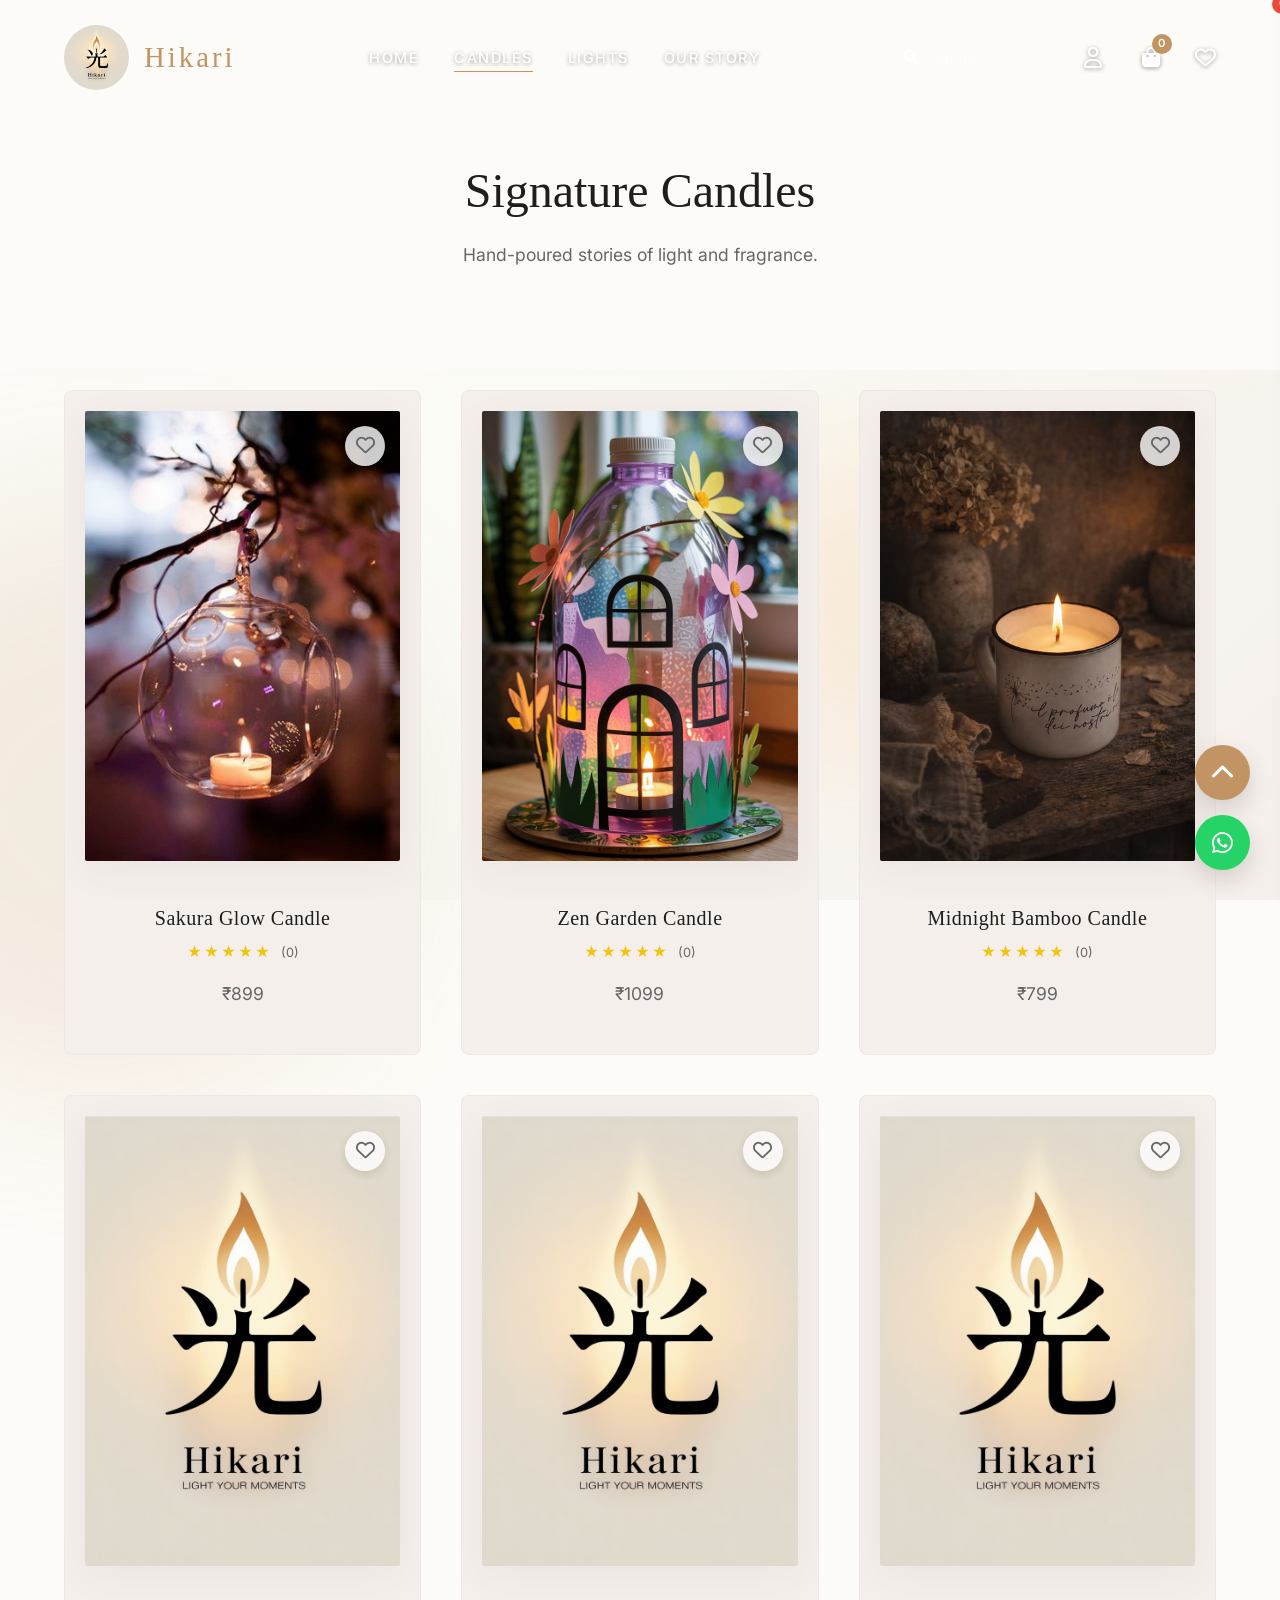
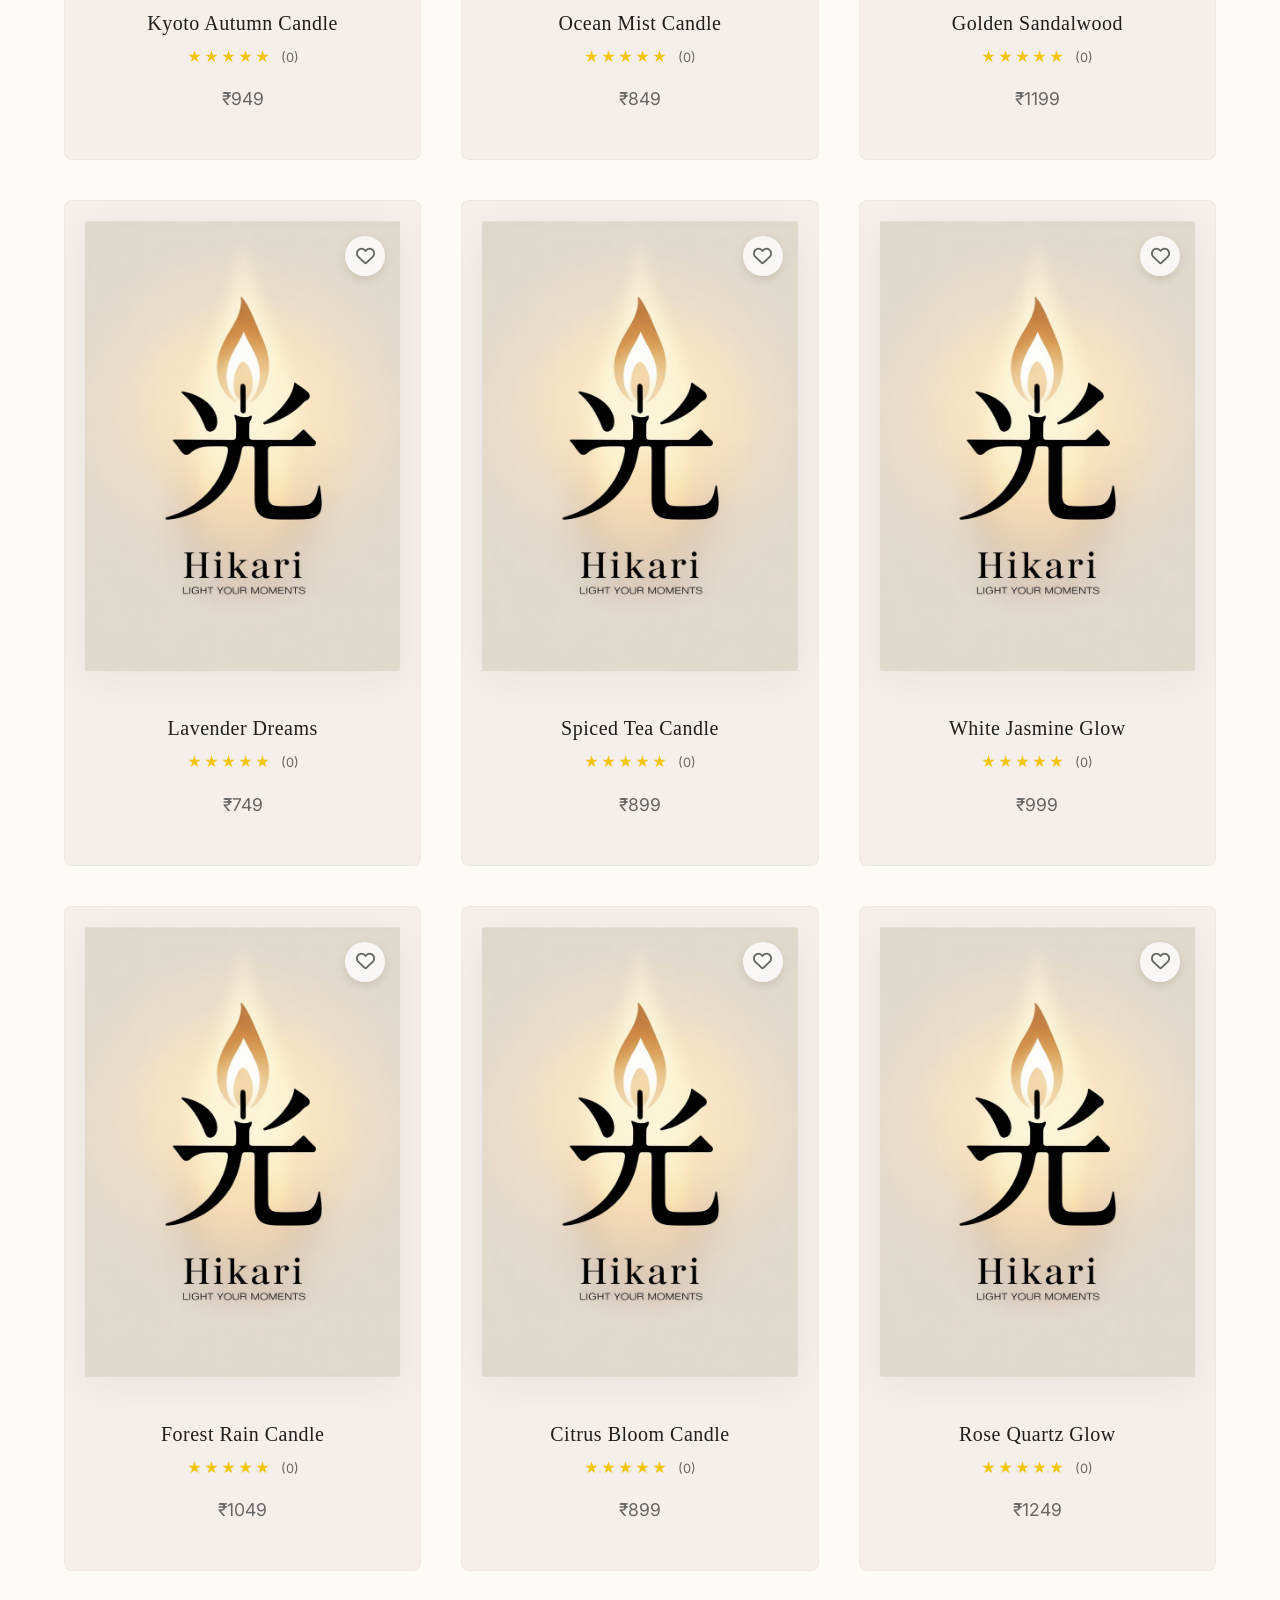
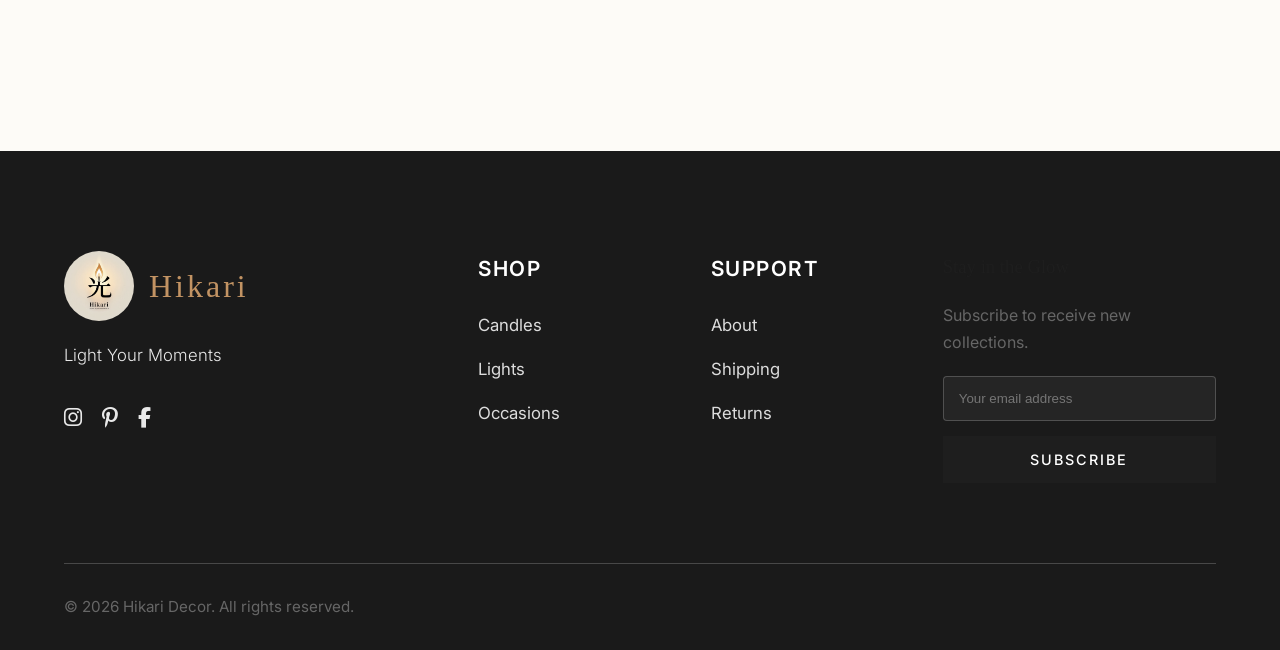
==== commit ef76542c: "db connection corrected" ====
--- a/candles.html
+++ b/candles.html
@@ -107,16 +107,7 @@
         </div>
     </header>
 
-    <!-- Category Filter Controls -->
-    <div class="container" style="padding: 20px 0;">
-        <div style="display: flex; justify-content: flex-end;">
-            <select class="product-filter" data-target="candles-grid" style="padding: 10px 20px; border: 1px solid var(--gold-highlight); background: transparent; font-family: var(--font-serif); color: var(--text-dark); outline: none;">
-                <option value="default">Sort By</option>
-                <option value="price-low">Price: Low to High</option>
-                <option value="price-high">Price: High to Low</option>
-            </select>
-        </div>
-    </div>
+
 
     <!-- Product Grid -->
     <section class="products section-padding" style="padding-top: 20px;">
--- a/styles.css
+++ b/styles.css
@@ -691,7 +691,10 @@
     height: 380px;
     overflow: hidden;
     cursor: pointer;
-}
+    display: block;
+    text-decoration: none;
+}
+
 
 .occasion-img {
     position: absolute;
@@ -1242,7 +1245,7 @@
         grid-template-columns: 1fr;
     }
     .section-padding {
-        padding: 60px 0;
+        padding: 50px 20px; /* Maintain padding on small screens */
     }
     .hero-title {
         font-size: 2.5rem;
@@ -1357,9 +1360,9 @@
 }
 .user-dropdown a, .dropdown-header {
     display: block;
-    padding: 8px 20px;
-    font-size: 0.9rem;
-    color: var(--text-dark);
+    padding: 10px 20px;
+    font-size: 0.95rem;
+    color: var(--text-dark) !important; /* Force dark text regardless of navbar state */
     text-transform: none;
     letter-spacing: 0.5px;
     font-family: var(--font-sans);
@@ -1403,11 +1406,20 @@
     padding: 40px;
     border-radius: 8px;
     width: 90%;
-    max-width: 400px;
+    max-width: 450px;
     position: relative;
-    box-shadow: 0 20px 60px rgba(0,0,0,0.2);
+    box-shadow: 0 30px 100px rgba(0,0,0,0.3);
     transform: translateY(20px);
     transition: transform 0.3s ease;
+    z-index: 10001; /* Above overlay */
+    color: var(--text-dark); /* Ensure dark text */
+}
+.modal-content h3, .modal-content h4, .modal-content p {
+    color: var(--text-dark) !important;
+}
+.modal-content .section-title {
+    color: var(--text-dark);
+    margin-bottom: 25px;
 }
 @media (max-width: 576px) {
     .modal-content {
@@ -1437,17 +1449,22 @@
 }
 .auth-form input, .auth-form textarea {
     width: 100%;
-    padding: 12px 15px;
-    border: 1px solid rgba(0,0,0,0.1);
-    background: rgba(255,255,255,0.7);
+    padding: 14px 18px;
+    border: 1px solid rgba(0,0,0,0.15);
+    background: var(--white);
     border-radius: 4px;
     font-family: var(--font-sans);
     color: var(--text-dark);
+    font-size: 1rem;
     outline: none;
-    transition: border-color 0.3s ease;
-}
-.auth-form input:focus, .auth-form textarea:focus {
+    transition: all 0.3s ease;
+}
+.auth-form input::placeholder {
+    color: rgba(0, 0, 0, 0.4);
+}
+.auth-form input:focus {
     border-color: var(--gold-highlight);
+    box-shadow: 0 0 10px rgba(194, 147, 99, 0.1);
 }
 .error-msg {
     color: #d9534f;
